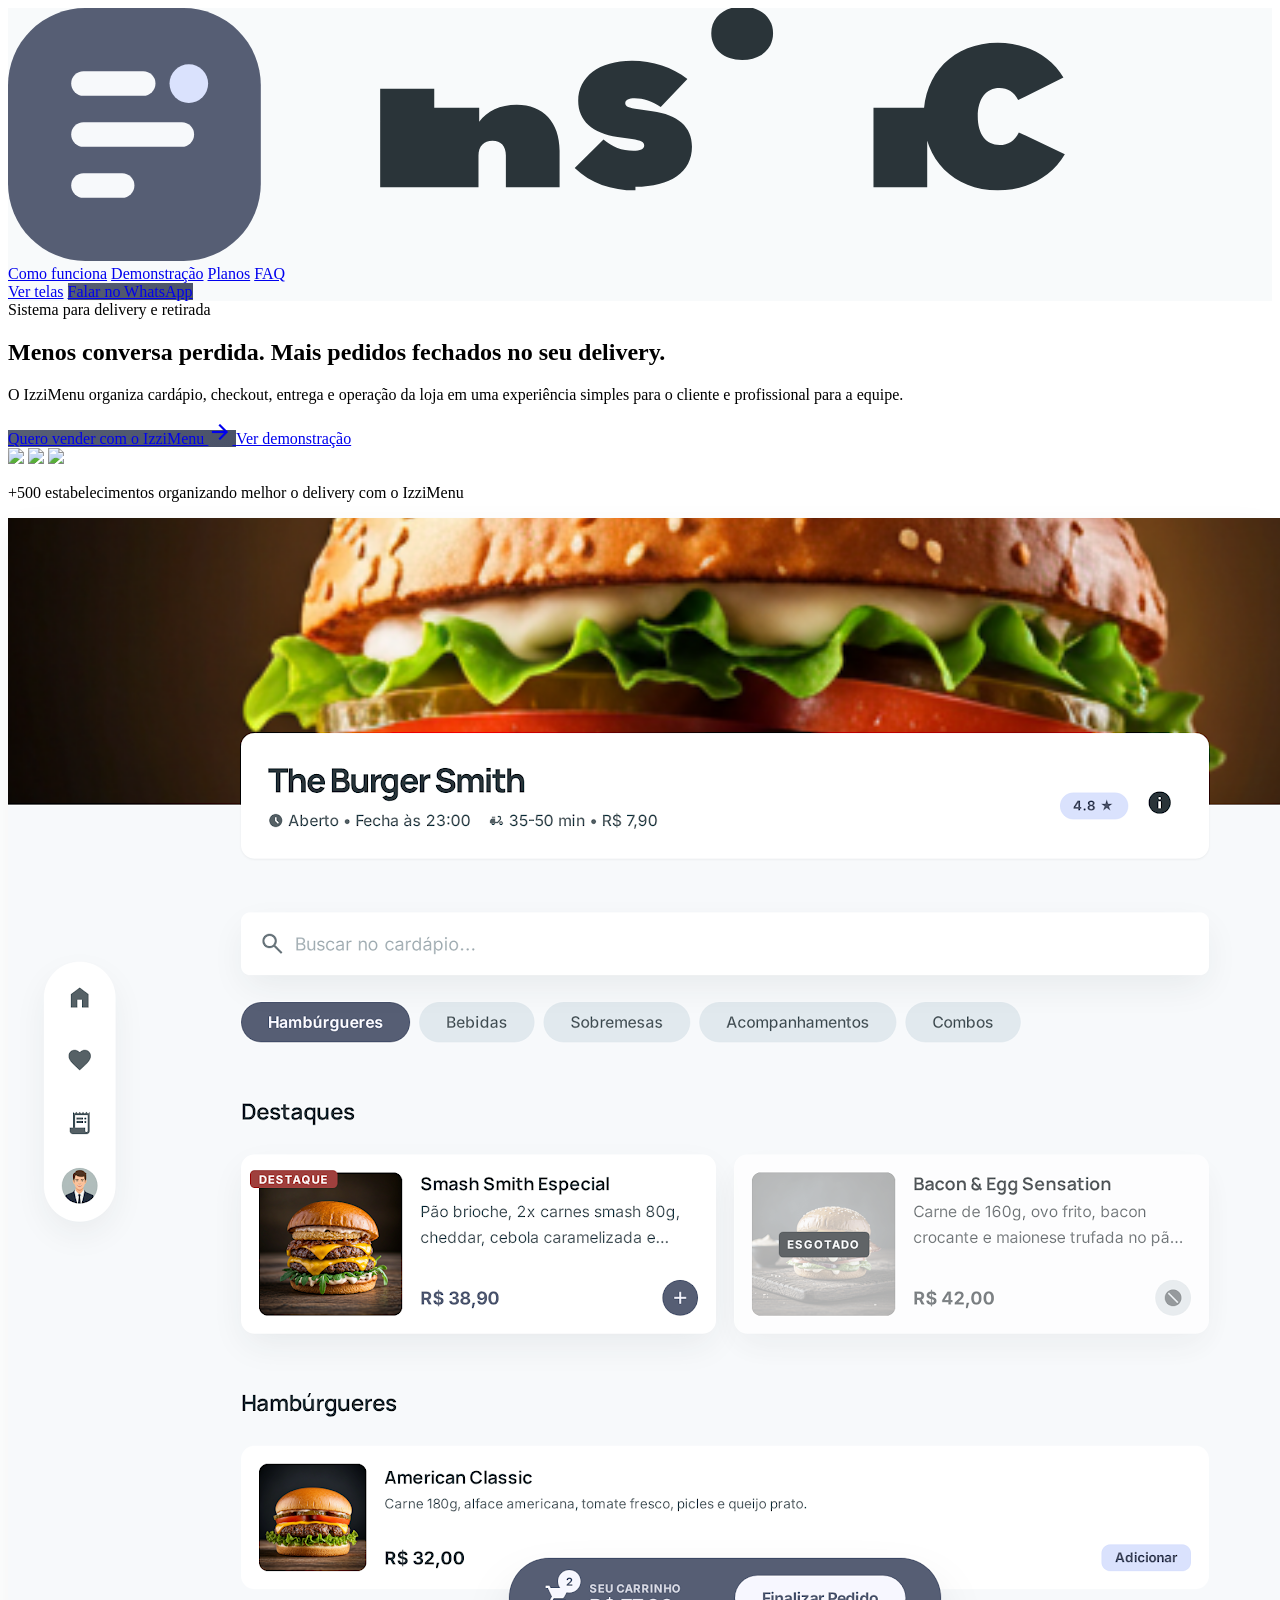
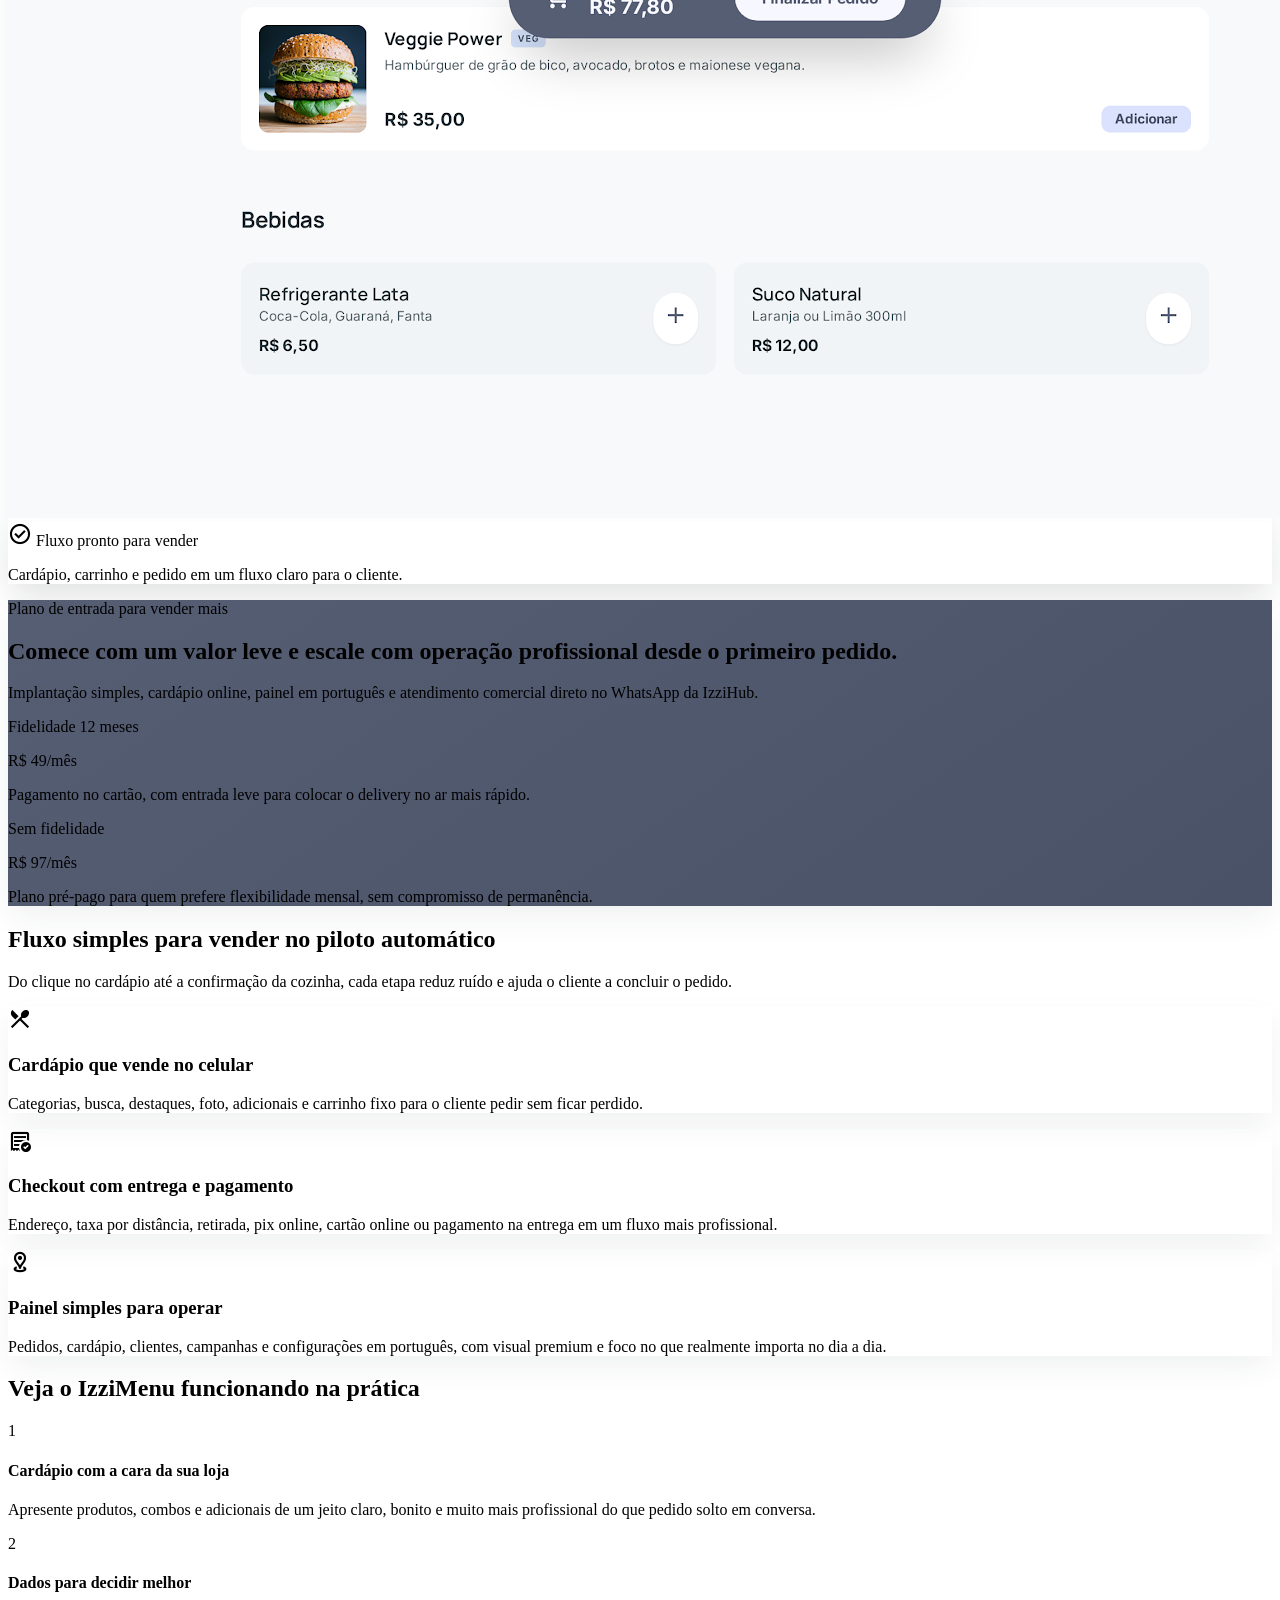
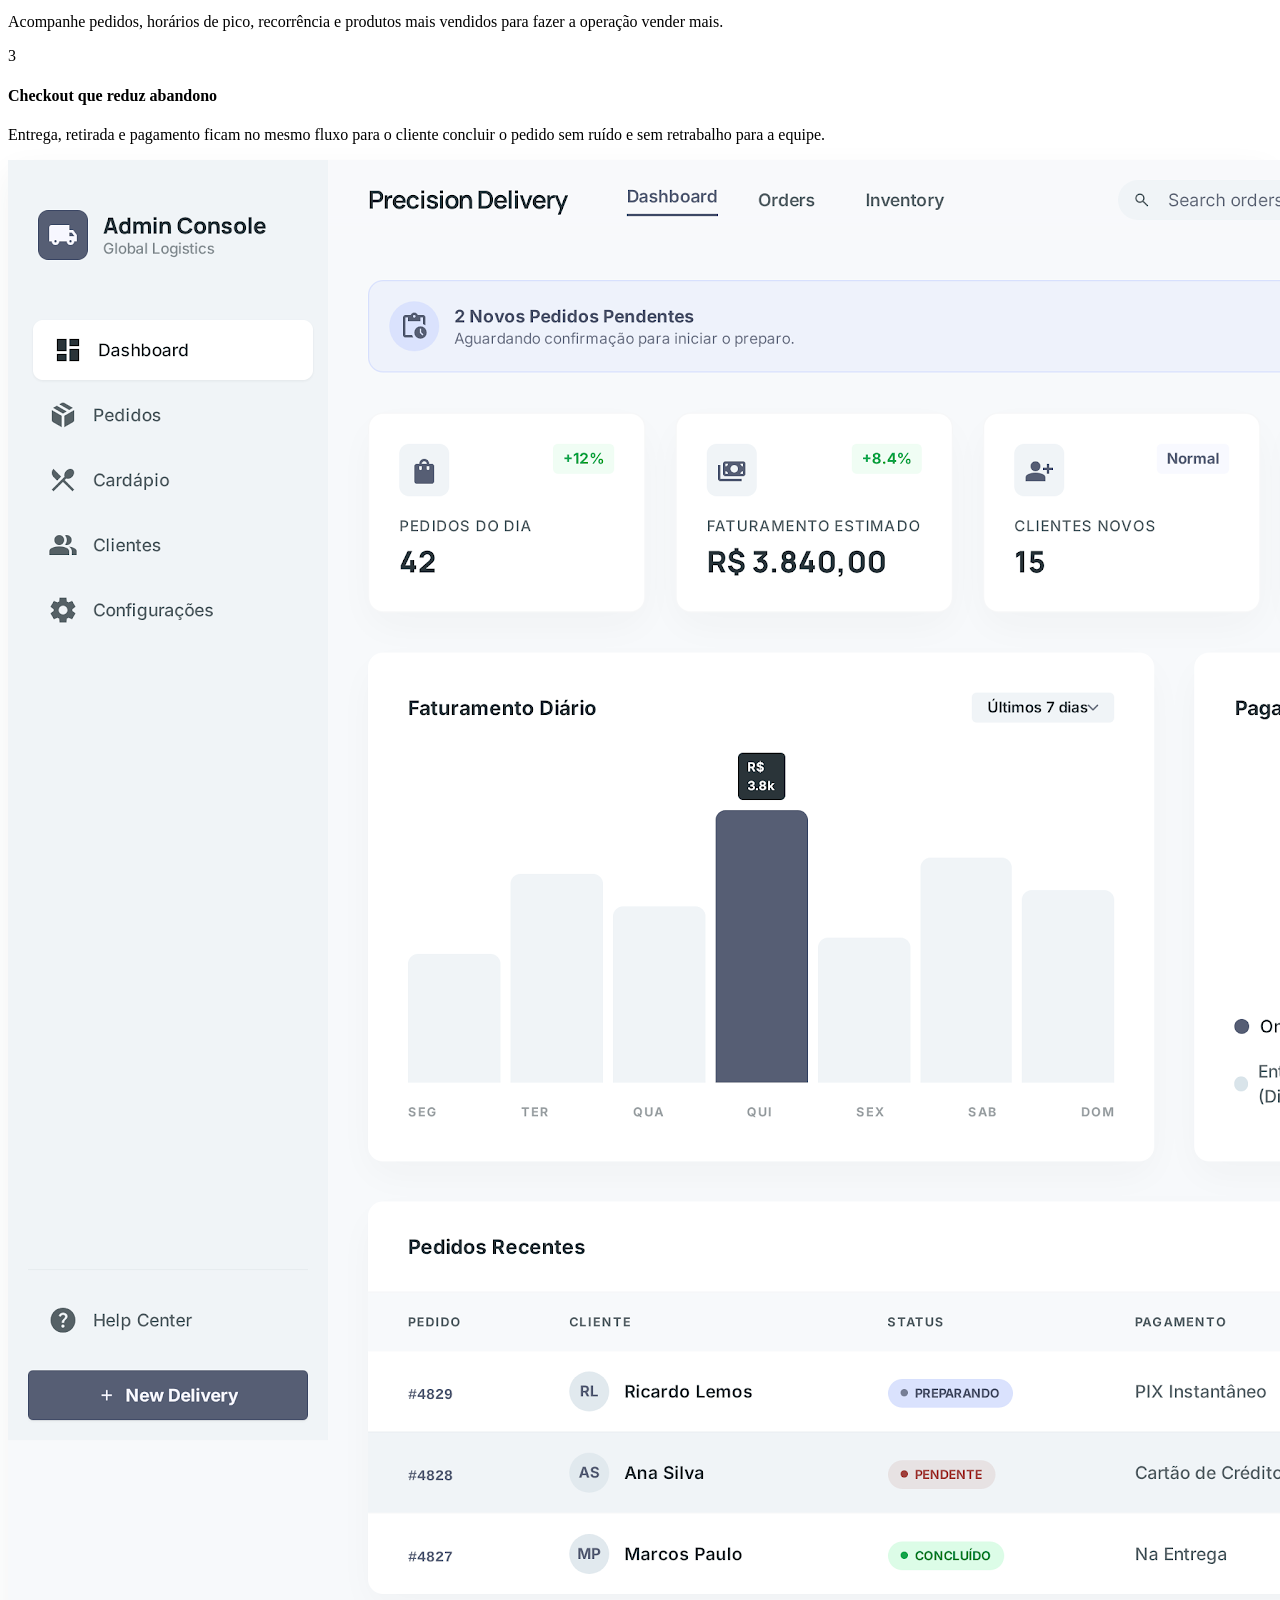
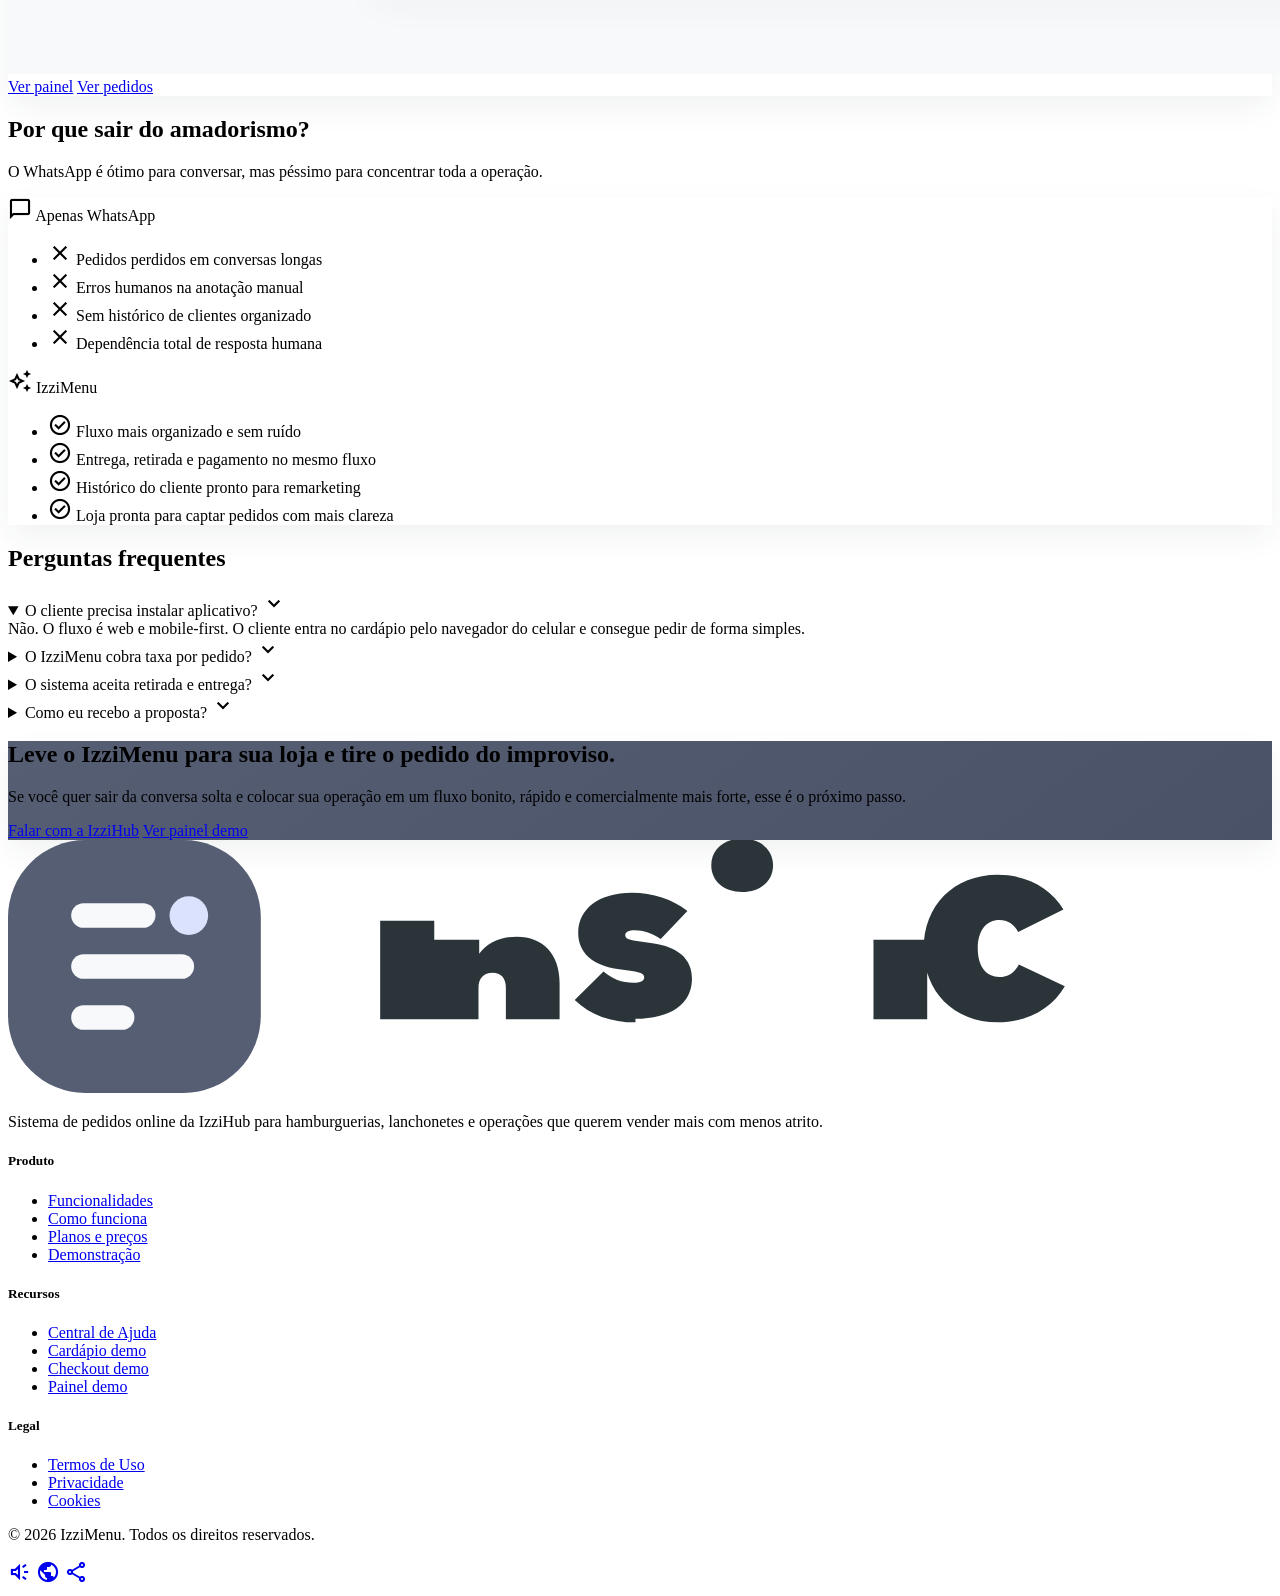
==== index.html @ c1531634 "Add index.html" ====
﻿<!DOCTYPE html>

<html lang="pt-BR"><head>
<meta charset="utf-8"/>
<meta content="width=device-width, initial-scale=1.0" name="viewport"/>
<title>IzziMenu | Sistema de pedidos online para delivery, retirada e WhatsApp</title>
<meta content="IzziMenu e o sistema de pedidos online da IzziHub para hamburguerias e lanchonetes venderem mais com cardapio digital, checkout rapido, painel da loja e suporte humano." name="description"/>
<meta content="index,follow" name="robots"/>
<meta content="website" property="og:type"/>
<meta content="IzziMenu | Sistema de pedidos online para hamburguerias e lanchonetes" property="og:title"/>
<meta content="Cardapio digital, checkout, painel administrativo e pedidos por WhatsApp em uma operacao simples e profissional." property="og:description"/>
<meta content="https://delivery.izzihub.com.br/" property="og:url"/>
<meta content="https://delivery.izzihub.com.br/assets/cardapio-preview.png" property="og:image"/>
<meta content="summary_large_image" name="twitter:card"/>
<link href="assets/izzimenu-mark.svg" rel="icon" type="image/svg+xml"/>
<script src="https://cdn.tailwindcss.com?plugins=forms,container-queries"></script>
<link href="https://fonts.googleapis.com/css2?family=Manrope:wght@400;600;700;800&amp;family=Inter:wght@400;500;600;700&amp;display=swap" rel="stylesheet"/>
<link href="https://fonts.googleapis.com/css2?family=Material+Symbols+Outlined:wght,FILL@100..700,0..1&amp;display=swap" rel="stylesheet"/>
<link href="https://fonts.googleapis.com/css2?family=Material+Symbols+Outlined:wght,FILL@100..700,0..1&amp;display=swap" rel="stylesheet"/>
<script id="tailwind-config">
      tailwind.config = {
        darkMode: "class",
        theme: {
          extend: {
            colors: {
              "primary-fixed-dim": "#ccd4ee",
              "outline-variant": "#a9b4b9",
              "error": "#9f403d",
              "on-error-container": "#752121",
              "on-primary-fixed": "#373f54",
              "on-secondary-container": "#455367",
              "on-secondary-fixed": "#324053",
              "on-tertiary-fixed-variant": "#55536f",
              "on-primary": "#f7f7ff",
              "primary": "#565e74",
              "secondary-dim": "#465468",
              "on-tertiary": "#fcf7ff",
              "on-tertiary-container": "#4b4a65",
              "error-dim": "#4e0309",
              "secondary-container": "#d5e3fc",
              "surface-container-lowest": "#ffffff",
              "surface-tint": "#565e74",
              "error-container": "#fe8983",
              "on-error": "#fff7f6",
              "secondary-fixed-dim": "#c7d5ed",
              "inverse-primary": "#dae2fd",
              "surface": "#f7f9fb",
              "surface-bright": "#f7f9fb",
              "tertiary-dim": "#52506b",
              "outline": "#717c82",
              "on-tertiary-fixed": "#393751",
              "primary-container": "#dae2fd",
              "primary-fixed": "#dae2fd",
              "on-primary-fixed-variant": "#535b71",
              "surface-container-low": "#f0f4f7",
              "tertiary-fixed": "#dad6f7",
              "background": "#f7f9fb",
              "surface-variant": "#d9e4ea",
              "surface-container": "#e8eff3",
              "on-surface": "#2a3439",
              "on-background": "#2a3439",
              "surface-container-high": "#e1e9ee",
              "tertiary": "#5e5c78",
              "inverse-surface": "#0b0f10",
              "on-secondary": "#f8f8ff",
              "surface-dim": "#cfdce3",
              "inverse-on-surface": "#9a9d9f",
              "tertiary-fixed-dim": "#ccc9e9",
              "secondary-fixed": "#d5e3fc",
              "secondary": "#526074",
              "surface-container-highest": "#d9e4ea",
              "primary-dim": "#4a5268",
              "on-surface-variant": "#566166",
              "on-secondary-fixed-variant": "#4e5c71",
              "on-primary-container": "#4a5167",
              "tertiary-container": "#dad6f7"
            },
            fontFamily: {
              "headline": ["Manrope"],
              "body": ["Inter"],
              "label": ["Inter"]
            },
            borderRadius: {"DEFAULT": "0.25rem", "lg": "0.5rem", "xl": "0.75rem", "full": "9999px"},
          },
        },
      }
    </script>
<style>
      .material-symbols-outlined {
        font-variation-settings: 'FILL' 0, 'wght' 450, 'GRAD' 0, 'opsz' 24;
      }
      .glass-nav {
        background: rgba(247, 249, 251, 0.82);
        backdrop-filter: blur(12px);
      }
      .primary-gradient {
        background: linear-gradient(145deg, #565e74 0%, #4a5268 100%);
      }
      .ambient-shadow {
        box-shadow: 0 12px 32px -4px rgba(42, 52, 57, 0.08);
      }
      .ambient-shadow-strong {
        box-shadow: 0 28px 80px -24px rgba(42, 52, 57, 0.18);
      }
      .soft-grid {
        background-image:
          linear-gradient(rgba(113, 124, 130, 0.08) 1px, transparent 1px),
          linear-gradient(90deg, rgba(113, 124, 130, 0.08) 1px, transparent 1px);
        background-size: 28px 28px;
      }
    </style>
</head>
<body class="bg-surface text-on-surface font-body selection:bg-primary-container selection:text-on-primary-container">
<!-- TopNavBar (Shared Component Adaptation) -->
<header class="sticky top-0 z-50 glass-nav">
<nav class="max-w-7xl mx-auto px-6 md:px-8 py-4 flex items-center justify-between gap-4">
<a class="flex items-center gap-3" href="/">
<img alt="IzziMenu" class="h-11 w-auto" src="assets/izzimenu-logo.svg"/>
</a>
<div class="hidden md:flex items-center gap-6 text-sm font-semibold text-on-surface-variant">
<a class="hover:text-on-surface transition-colors" href="#how-it-works">Como funciona</a>
<a class="hover:text-on-surface transition-colors" href="#benefits">Demonstração</a>
<a class="hover:text-on-surface transition-colors" href="#pricing">Planos</a>
<a class="hover:text-on-surface transition-colors" href="#faq">FAQ</a>
</div>
<div class="flex items-center gap-3">
<a class="hidden sm:inline-flex px-4 py-2 rounded-sm font-bold text-primary hover:bg-surface-container-low transition-colors" href="#demo">Ver telas</a>
<a class="primary-gradient text-on-primary px-5 py-2.5 rounded-sm font-bold shadow-sm hover:opacity-90 transition-opacity" href="https://izzihub.com.br/whatsapp.php?src=izzimenu-navbar&amp;text=Ola%2C%20vim%20da%20landing%20do%20IzziMenu%20e%20quero%20saber%20mais%20sobre%20o%20sistema%20de%20pedidos.">Falar no WhatsApp</a>
</div>
</nav>
</header>
<main>
<!-- Hero Section -->
<section class="relative px-8 pt-24 pb-32 overflow-hidden">
<div class="max-w-7xl mx-auto grid grid-cols-1 lg:grid-cols-2 gap-16 items-center">
<div class="z-10">
<span class="inline-block px-3 py-1 bg-primary-container text-on-primary-container text-xs font-bold tracking-widest uppercase rounded-full mb-6">Sistema para delivery e retirada</span>
<h1 class="font-headline text-5xl md:text-6xl font-extrabold text-on-surface leading-[1.1] tracking-tight mb-8">
                        Menos conversa perdida. Mais <span class="text-primary">pedidos fechados</span> no seu delivery.
                    </h1>
<p class="text-on-surface-variant text-lg md:text-xl max-w-lg mb-10 leading-relaxed">
                        O IzziMenu organiza cardápio, checkout, entrega e operação da loja em uma experiência simples para o cliente e profissional para a equipe.
                    </p>
<div class="flex flex-col sm:flex-row gap-4">
<a class="primary-gradient text-on-primary px-8 py-4 rounded-sm font-bold text-lg shadow-lg hover:opacity-90 transition-all flex items-center justify-center gap-2" href="https://izzihub.com.br/whatsapp.php?src=izzimenu-hero&amp;text=Ola%2C%20quero%20conhecer%20o%20IzziMenu%20para%20minha%20lanchonete.">
                            Quero vender com o IzziMenu
                            <span class="material-symbols-outlined">arrow_forward</span>
</a>
<a class="bg-surface-container-low text-on-surface font-bold px-8 py-4 rounded-sm hover:bg-surface-container-high transition-colors text-center" href="#benefits">
                            Ver demonstração
                        </a>
</div>
<div class="mt-8 flex items-center gap-4 text-sm text-on-surface-variant">
<div class="flex -space-x-2">
<img class="w-8 h-8 rounded-full border-2 border-surface" data-alt="close-up portrait of a professional chef smiling with a blurred kitchen background" src="https://lh3.googleusercontent.com/aida-public/[base64]"/>
<img class="w-8 h-8 rounded-full border-2 border-surface" data-alt="close-up portrait of a restaurant owner in a modern cafe setting" src="https://lh3.googleusercontent.com/aida-public/[base64]"/>
<img class="w-8 h-8 rounded-full border-2 border-surface" data-alt="close-up portrait of a happy female pastry chef in a bright bakery" src="https://lh3.googleusercontent.com/aida-public/[base64]"/>
</div>
<p>+500 estabelecimentos organizando melhor o delivery com o IzziMenu</p>
</div>
</div>
<div class="relative">
<div class="absolute -top-12 -right-12 w-64 h-64 bg-primary-container/30 rounded-full blur-3xl"></div>
<div class="relative bg-surface-container-lowest ambient-shadow rounded-xl p-4 transform lg:rotate-2">
<img class="rounded-lg w-full h-[400px] object-cover" data-alt="gourmet artisan pizza with fresh basil and melted mozzarella on a dark slate background with elegant lighting" src="assets/cardapio-preview.png"/>
<div class="absolute -bottom-6 -left-6 bg-surface-container-lowest p-6 rounded-lg ambient-shadow border border-outline-variant/10 max-w-[240px]">
<div class="flex items-center gap-3 mb-2">
<span class="material-symbols-outlined text-primary" data-weight="fill">check_circle</span>
<span class="font-bold text-sm">Fluxo pronto para vender</span>
</div>
<p class="text-xs text-on-surface-variant">Cardápio, carrinho e pedido em um fluxo claro para o cliente.</p>
<div class="mt-3 h-1 w-full bg-surface-container-low rounded-full overflow-hidden">
<div class="h-full bg-primary w-2/3"></div>
</div>
</div>
</div>
</div>
</div>
</section>
<section class="px-6 md:px-8 pb-10 md:pb-16" id="pricing">
<div class="max-w-7xl mx-auto">
<div class="primary-gradient rounded-[2rem] p-8 md:p-10 text-on-primary ambient-shadow overflow-hidden relative">
<div class="absolute right-0 top-0 h-full w-72 bg-white/5 blur-3xl"></div>
<div class="relative grid grid-cols-1 lg:grid-cols-[1.1fr_0.9fr] gap-8 items-center">
<div>
<p class="text-xs uppercase tracking-[0.24em] font-black text-primary-fixed-dim mb-3">Plano de entrada para vender mais</p>
<h2 class="font-headline text-3xl md:text-4xl font-extrabold tracking-tight mb-4">Comece com um valor leve e escale com operação profissional desde o primeiro pedido.</h2>
<p class="text-primary-fixed-dim text-base md:text-lg max-w-2xl">Implantação simples, cardápio online, painel em português e atendimento comercial direto no WhatsApp da IzziHub.</p>
</div>
<div class="grid grid-cols-1 sm:grid-cols-2 gap-4">
<div class="bg-white/10 rounded-2xl p-6">
<p class="text-xs uppercase tracking-[0.22em] font-black text-primary-fixed-dim mb-2">Fidelidade 12 meses</p>
<p class="font-headline text-4xl font-extrabold mb-2">R$ 49<span class="text-lg font-bold">/mês</span></p>
<p class="text-sm text-primary-fixed-dim">Pagamento no cartão, com entrada leve para colocar o delivery no ar mais rápido.</p>
</div>
<div class="bg-surface-container-lowest text-on-surface rounded-2xl p-6">
<p class="text-xs uppercase tracking-[0.22em] font-black text-on-surface-variant mb-2">Sem fidelidade</p>
<p class="font-headline text-4xl font-extrabold mb-2 text-primary">R$ 97<span class="text-lg font-bold">/mês</span></p>
<p class="text-sm text-on-surface-variant">Plano pré-pago para quem prefere flexibilidade mensal, sem compromisso de permanência.</p>
</div>
</div>
</div>
</div>
</div>
</section>
<!-- Como Funciona Section (Bento Grid) -->
<section class="py-32 bg-surface-container-low" id="how-it-works">
<div class="max-w-7xl mx-auto px-8">
<div class="text-center mb-20">
<h2 class="font-headline text-4xl font-extrabold tracking-tight mb-4">Fluxo simples para vender no piloto automático</h2>
<p class="text-on-surface-variant max-w-2xl mx-auto">Do clique no cardápio até a confirmação da cozinha, cada etapa reduz ruído e ajuda o cliente a concluir o pedido.</p>
</div>
<div class="grid grid-cols-1 md:grid-cols-3 gap-8">
<div class="bg-surface-container-lowest p-10 rounded-xl ambient-shadow flex flex-col items-start">
<div class="w-12 h-12 rounded-lg bg-primary-container flex items-center justify-center mb-6">
<span class="material-symbols-outlined text-primary">restaurant_menu</span>
</div>
<h3 class="font-headline text-xl font-bold mb-4">Cardápio que vende no celular</h3>
<p class="text-on-surface-variant leading-relaxed">Categorias, busca, destaques, foto, adicionais e carrinho fixo para o cliente pedir sem ficar perdido.</p>
</div>
<div class="bg-surface-container-lowest p-10 rounded-xl ambient-shadow flex flex-col items-start md:translate-y-8">
<div class="w-12 h-12 rounded-lg bg-primary-container flex items-center justify-center mb-6">
<span class="material-symbols-outlined text-primary">order_approve</span>
</div>
<h3 class="font-headline text-xl font-bold mb-4">Checkout com entrega e pagamento</h3>
<p class="text-on-surface-variant leading-relaxed">Endereço, taxa por distância, retirada, pix online, cartão online ou pagamento na entrega em um fluxo mais profissional.</p>
</div>
<div class="bg-surface-container-lowest p-10 rounded-xl ambient-shadow flex flex-col items-start">
<div class="w-12 h-12 rounded-lg bg-primary-container flex items-center justify-center mb-6">
<span class="material-symbols-outlined text-primary">distance</span>
</div>
<h3 class="font-headline text-xl font-bold mb-4">Painel simples para operar</h3>
<p class="text-on-surface-variant leading-relaxed">Pedidos, cardápio, clientes, campanhas e configurações em português, com visual premium e foco no que realmente importa no dia a dia.</p>
</div>
</div>
</div>
</section>
<!-- Demonstração Section -->
<section class="py-32 bg-surface" id="benefits">
<div class="max-w-7xl mx-auto px-8">
<div class="flex flex-col lg:flex-row gap-20 items-center">
<div class="flex-1 space-y-12">
<h2 class="font-headline text-4xl font-extrabold tracking-tight">Veja o IzziMenu funcionando na prática</h2>
<div class="flex gap-6">
<div class="flex-shrink-0 w-10 h-10 rounded-full bg-primary text-on-primary flex items-center justify-center font-bold">1</div>
<div>
<h4 class="font-bold text-lg mb-2">Cardápio com a cara da sua loja</h4>
<p class="text-on-surface-variant">Apresente produtos, combos e adicionais de um jeito claro, bonito e muito mais profissional do que pedido solto em conversa.</p>
</div>
</div>
<div class="flex gap-6">
<div class="flex-shrink-0 w-10 h-10 rounded-full bg-primary text-on-primary flex items-center justify-center font-bold">2</div>
<div>
<h4 class="font-bold text-lg mb-2">Dados para decidir melhor</h4>
<p class="text-on-surface-variant">Acompanhe pedidos, horários de pico, recorrência e produtos mais vendidos para fazer a operação vender mais.</p>
</div>
</div>
<div class="flex gap-6">
<div class="flex-shrink-0 w-10 h-10 rounded-full bg-primary text-on-primary flex items-center justify-center font-bold">3</div>
<div>
<h4 class="font-bold text-lg mb-2">Checkout que reduz abandono</h4>
<p class="text-on-surface-variant">Entrega, retirada e pagamento ficam no mesmo fluxo para o cliente concluir o pedido sem ruído e sem retrabalho para a equipe.</p>
</div>
</div>
</div>
<div class="flex-1 bg-surface-container-low rounded-3xl p-4 ambient-shadow">
<div class="bg-surface-container-lowest rounded-2xl p-4 md:p-5">
<img alt="Preview do painel administrativo do IzziMenu" class="w-full h-auto rounded-[1.25rem] mb-5" src="assets/admin-dashboard-preview.png"/>
<div class="grid grid-cols-1 sm:grid-cols-2 gap-3">
<a class="bg-surface-container-low text-on-surface px-4 py-3 rounded-lg font-bold text-center hover:bg-surface-container-high transition-colors" href="admin/dashboard.html">Ver painel</a>
<a class="bg-surface-container-low text-on-surface px-4 py-3 rounded-lg font-bold text-center hover:bg-surface-container-high transition-colors" href="admin/pedidos.html">Ver pedidos</a>
</div>
</div>
</div>
</div>
</div>
</section>
<!-- Comparativo Section -->
<section class="py-32 bg-surface-container-low" id="comparison">
<div class="max-w-5xl mx-auto px-8">
<div class="text-center mb-16">
<h2 class="font-headline text-4xl font-extrabold tracking-tight mb-4">Por que sair do amadorismo?</h2>
<p class="text-on-surface-variant">O WhatsApp é ótimo para conversar, mas péssimo para concentrar toda a operação.</p>
</div>
<div class="grid grid-cols-1 md:grid-cols-2 gap-0 rounded-2xl overflow-hidden ambient-shadow">
<!-- WhatsApp Side -->
<div class="bg-surface-container-high p-10">
<div class="flex items-center gap-3 mb-8">
<span class="material-symbols-outlined text-on-surface-variant">chat_bubble</span>
<span class="font-bold text-on-surface-variant uppercase tracking-widest text-sm">Apenas WhatsApp</span>
</div>
<ul class="space-y-6">
<li class="flex items-start gap-3 text-on-surface-variant">
<span class="material-symbols-outlined text-error">close</span>
                                Pedidos perdidos em conversas longas
                            </li>
<li class="flex items-start gap-3 text-on-surface-variant">
<span class="material-symbols-outlined text-error">close</span>
                                Erros humanos na anotação manual
                            </li>
<li class="flex items-start gap-3 text-on-surface-variant">
<span class="material-symbols-outlined text-error">close</span>
                                Sem histórico de clientes organizado
                            </li>
<li class="flex items-start gap-3 text-on-surface-variant">
<span class="material-symbols-outlined text-error">close</span>
                                Dependência total de resposta humana
                            </li>
</ul>
</div>
<!-- Precision Side -->
<div class="bg-primary p-10 text-on-primary">
<div class="flex items-center gap-3 mb-8">
<span class="material-symbols-outlined">auto_awesome</span>
<span class="font-bold uppercase tracking-widest text-sm">IzziMenu</span>
</div>
<ul class="space-y-6">
<li class="flex items-start gap-3">
<span class="material-symbols-outlined text-primary-fixed-dim">check_circle</span>
                                Fluxo mais organizado e sem ruído
                            </li>
<li class="flex items-start gap-3">
<span class="material-symbols-outlined text-primary-fixed-dim">check_circle</span>
                                Entrega, retirada e pagamento no mesmo fluxo
                            </li>
<li class="flex items-start gap-3">
<span class="material-symbols-outlined text-primary-fixed-dim">check_circle</span>
                                Histórico do cliente pronto para remarketing
                            </li>
<li class="flex items-start gap-3">
<span class="material-symbols-outlined text-primary-fixed-dim">check_circle</span>
                                Loja pronta para captar pedidos com mais clareza
                            </li>
</ul>
</div>
</div>
</div>
</section>
<!-- FAQ Section -->
<section class="py-32 bg-surface" id="faq">
<div class="max-w-3xl mx-auto px-8">
<h2 class="font-headline text-3xl font-extrabold tracking-tight mb-12 text-center">Perguntas frequentes</h2>
<div class="space-y-4">
<details class="group bg-surface-container-low rounded-lg transition-all overflow-hidden" open="">
<summary class="flex justify-between items-center p-6 cursor-pointer font-bold list-none">
                            O cliente precisa instalar aplicativo?
                            <span class="material-symbols-outlined group-open:rotate-180 transition-transform">expand_more</span>
</summary>
<div class="px-6 pb-6 text-on-surface-variant leading-relaxed">
                            Não. O fluxo é web e mobile-first. O cliente entra no cardápio pelo navegador do celular e consegue pedir de forma simples.
                        </div>
</details>
<details class="group bg-surface-container-low rounded-lg transition-all overflow-hidden">
<summary class="flex justify-between items-center p-6 cursor-pointer font-bold list-none">
                            O IzziMenu cobra taxa por pedido?
                            <span class="material-symbols-outlined group-open:rotate-180 transition-transform">expand_more</span>
</summary>
<div class="px-6 pb-6 text-on-surface-variant leading-relaxed">
                            Não. A cobrança é mensal. No plano fidelidade de 12 meses via cartão, o valor parte de R$ 49 por mês. Sem fidelidade, o plano pré-pago é R$ 97 por mês.
                        </div>
</details>
<details class="group bg-surface-container-low rounded-lg transition-all overflow-hidden">
<summary class="flex justify-between items-center p-6 cursor-pointer font-bold list-none">
                            O sistema aceita retirada e entrega?
                            <span class="material-symbols-outlined group-open:rotate-180 transition-transform">expand_more</span>
</summary>
<div class="px-6 pb-6 text-on-surface-variant leading-relaxed">
                            Sim. O fluxo contempla retirada no balcão, entrega com taxa estimada e métodos de pagamento online ou na entrega.
                        </div>
</details>
<details class="group bg-surface-container-low rounded-lg transition-all overflow-hidden">
<summary class="flex justify-between items-center p-6 cursor-pointer font-bold list-none">
                            Como eu recebo a proposta?
                            <span class="material-symbols-outlined group-open:rotate-180 transition-transform">expand_more</span>
</summary>
<div class="px-6 pb-6 text-on-surface-variant leading-relaxed">
                            É só chamar no WhatsApp. A IzziHub apresenta o fluxo, valida seu cenário e monta a proposta comercial do IzziMenu para a sua operação.
                        </div>
</details>
</div>
</div>
</section>
<!-- CTA Final -->
<section class="py-24 px-8">
<div class="max-w-5xl mx-auto primary-gradient rounded-3xl p-12 md:p-20 text-center text-on-primary ambient-shadow">
<h2 class="font-headline text-4xl md:text-5xl font-extrabold mb-8">Leve o IzziMenu para sua loja e tire o pedido do improviso.</h2>
<p class="text-primary-fixed-dim text-lg mb-10 max-w-2xl mx-auto">Se você quer sair da conversa solta e colocar sua operação em um fluxo bonito, rápido e comercialmente mais forte, esse é o próximo passo.</p>
<div class="flex flex-col sm:flex-row gap-4 justify-center">
<a class="bg-surface text-primary px-10 py-4 rounded-sm font-bold text-lg hover:bg-surface-container-lowest transition-colors text-center" href="https://izzihub.com.br/whatsapp.php?src=izzimenu-final&amp;text=Ola%2C%20quero%20uma%20proposta%20do%20IzziMenu%20para%20meu%20delivery.">Falar com a IzziHub</a>
<a class="border border-on-primary text-on-primary px-10 py-4 rounded-sm font-bold text-lg hover:bg-white/10 transition-colors text-center" href="admin/dashboard.html">Ver painel demo</a>
</div>
</div>
</section>
</main>
<!-- Footer (Institutional Adaptation) -->
<footer class="bg-surface-container-high py-20 px-8">
<div class="max-w-7xl mx-auto">
<div class="grid grid-cols-1 md:grid-cols-4 gap-12 mb-16">
<div class="col-span-1 md:col-span-1">
<img alt="IzziMenu" class="h-11 w-auto mb-6" src="assets/izzimenu-logo.svg"/>
<p class="text-on-surface-variant text-sm leading-relaxed">Sistema de pedidos online da IzziHub para hamburguerias, lanchonetes e operações que querem vender mais com menos atrito.</p>
</div>
<div>
<h5 class="font-bold mb-6 text-on-surface">Produto</h5>
<ul class="space-y-4 text-sm text-on-surface-variant">
<li><a class="hover:text-primary transition-colors" href="#">Funcionalidades</a></li>
<li><a class="hover:text-primary transition-colors" href="#how-it-works">Como funciona</a></li>
<li><a class="hover:text-primary transition-colors" href="#pricing">Planos e preços</a></li>
<li><a class="hover:text-primary transition-colors" href="#benefits">Demonstração</a></li>
</ul>
</div>
<div>
<h5 class="font-bold mb-6 text-on-surface">Recursos</h5>
<ul class="space-y-4 text-sm text-on-surface-variant">
<li><a class="hover:text-primary transition-colors" href="#">Central de Ajuda</a></li>
<li><a class="hover:text-primary transition-colors" href="cardapio.html">Cardápio demo</a></li>
<li><a class="hover:text-primary transition-colors" href="checkout.html">Checkout demo</a></li>
<li><a class="hover:text-primary transition-colors" href="admin/dashboard.html">Painel demo</a></li>
</ul>
</div>
<div>
<h5 class="font-bold mb-6 text-on-surface">Legal</h5>
<ul class="space-y-4 text-sm text-on-surface-variant">
<li><a class="hover:text-primary transition-colors" href="#">Termos de Uso</a></li>
<li><a class="hover:text-primary transition-colors" href="#">Privacidade</a></li>
<li><a class="hover:text-primary transition-colors" href="#">Cookies</a></li>
</ul>
</div>
</div>
<div class="pt-8 border-t border-outline-variant/20 flex flex-col md:flex-row justify-between items-center gap-6">
<p class="text-xs text-on-surface-variant">© 2026 IzziMenu. Todos os direitos reservados.</p>
<div class="flex gap-6">
<a class="text-on-surface-variant hover:text-primary" href="#"><span class="material-symbols-outlined text-xl">brand_awareness</span></a>
<a class="text-on-surface-variant hover:text-primary" href="#"><span class="material-symbols-outlined text-xl">public</span></a>
<a class="text-on-surface-variant hover:text-primary" href="#"><span class="material-symbols-outlined text-xl">share</span></a>
</div>
</div>
</div>
</footer>
</body></html>
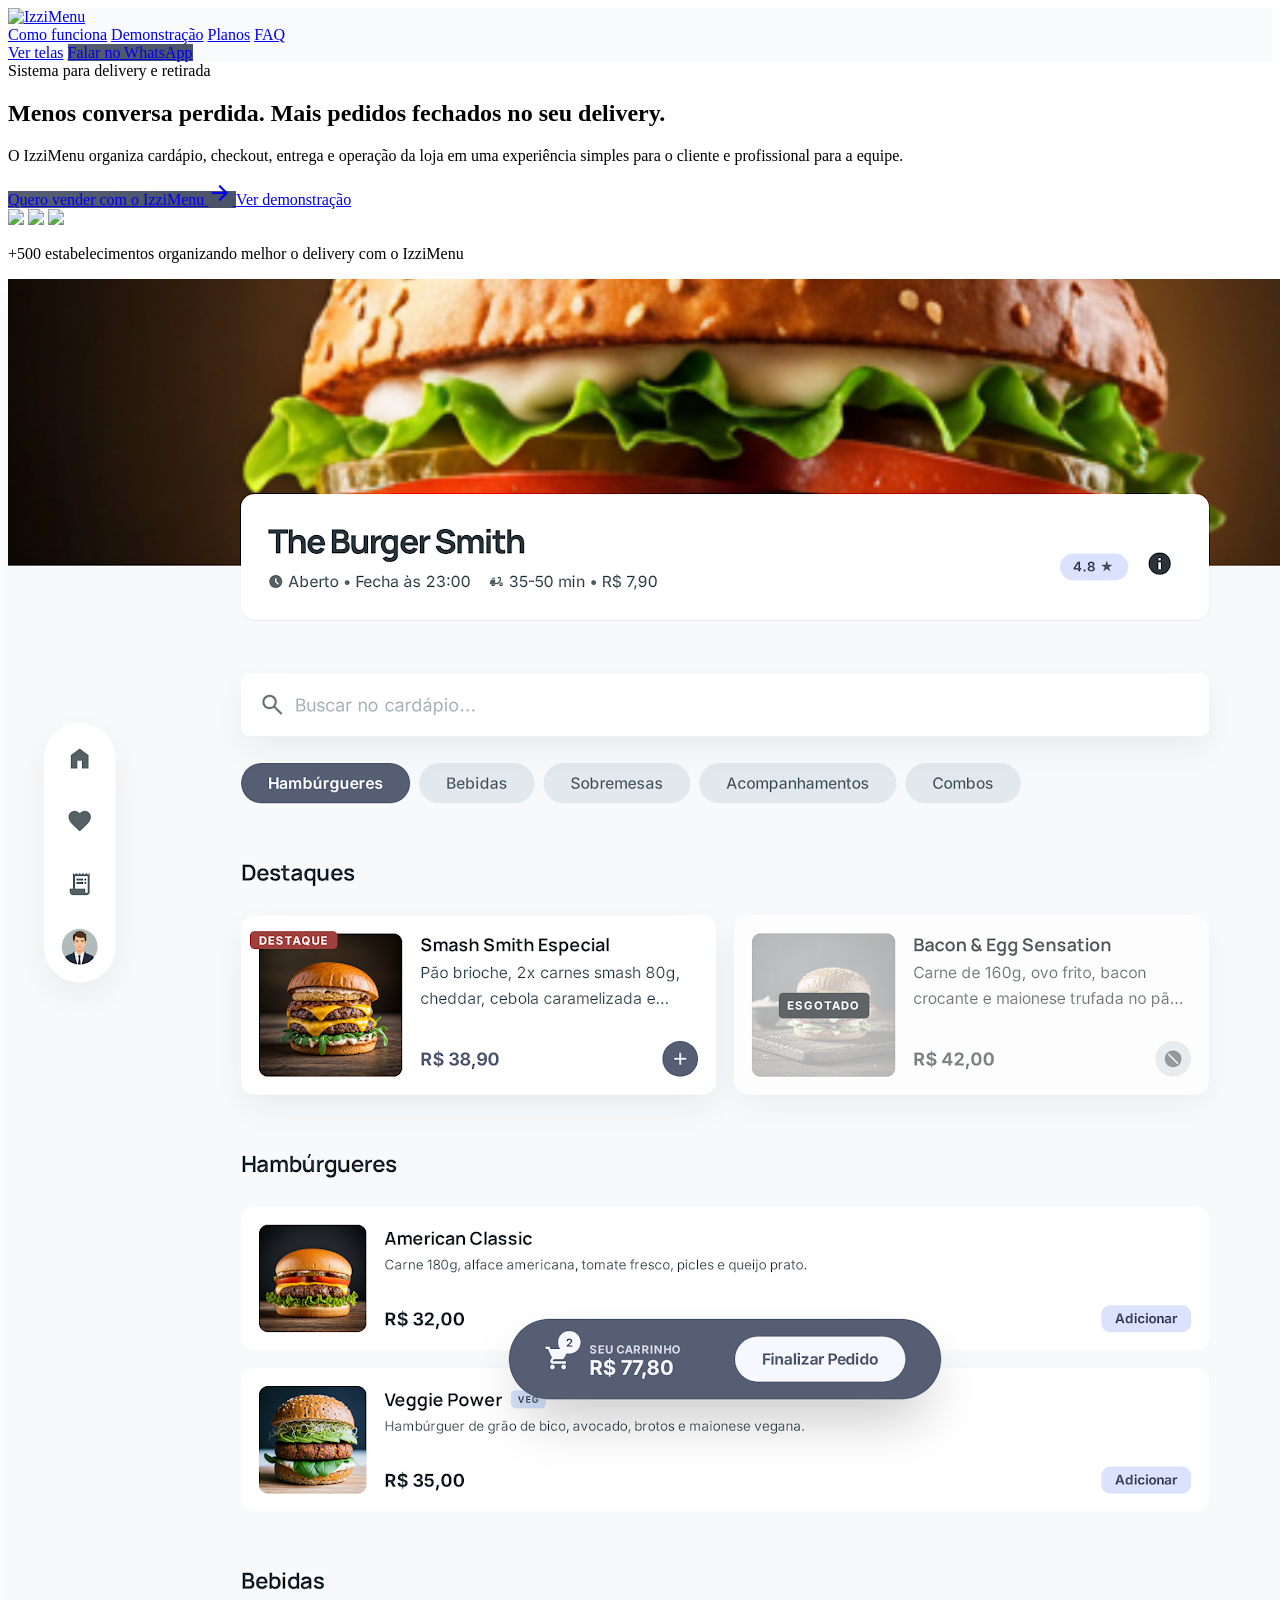
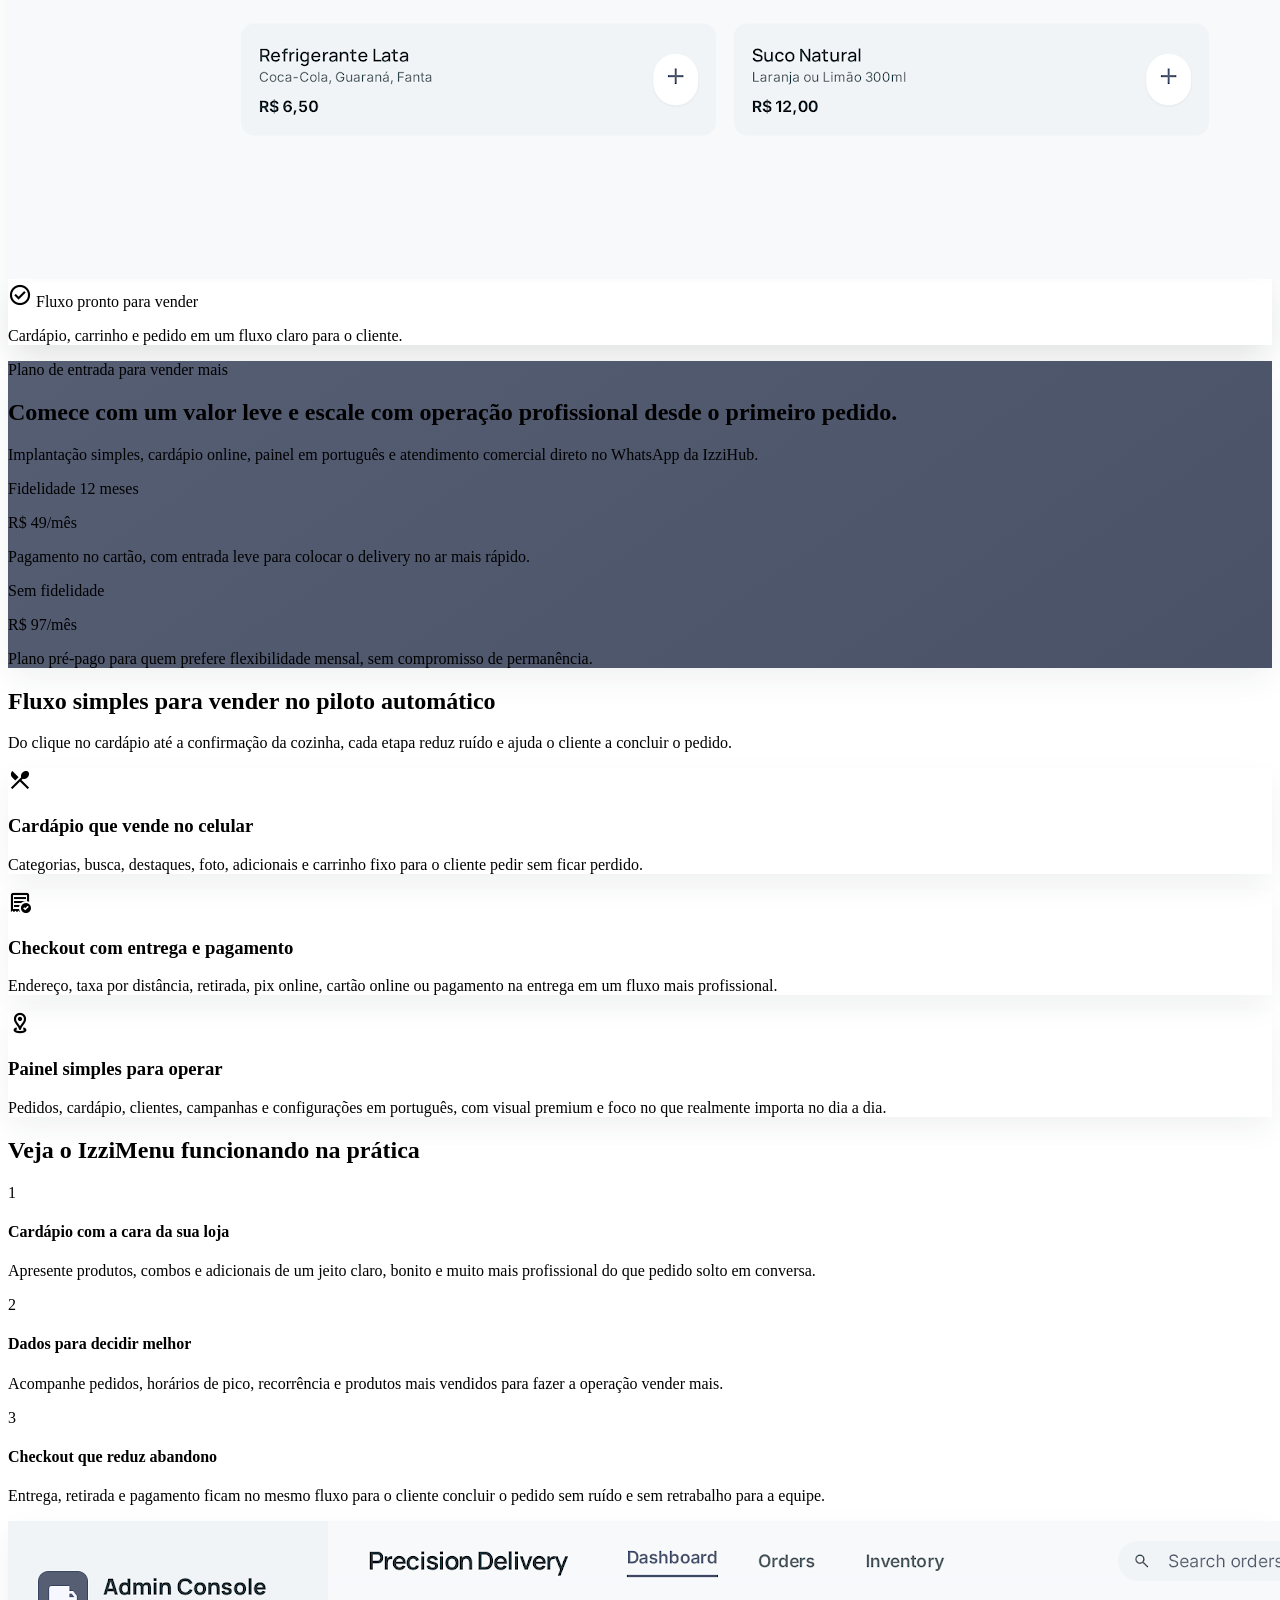
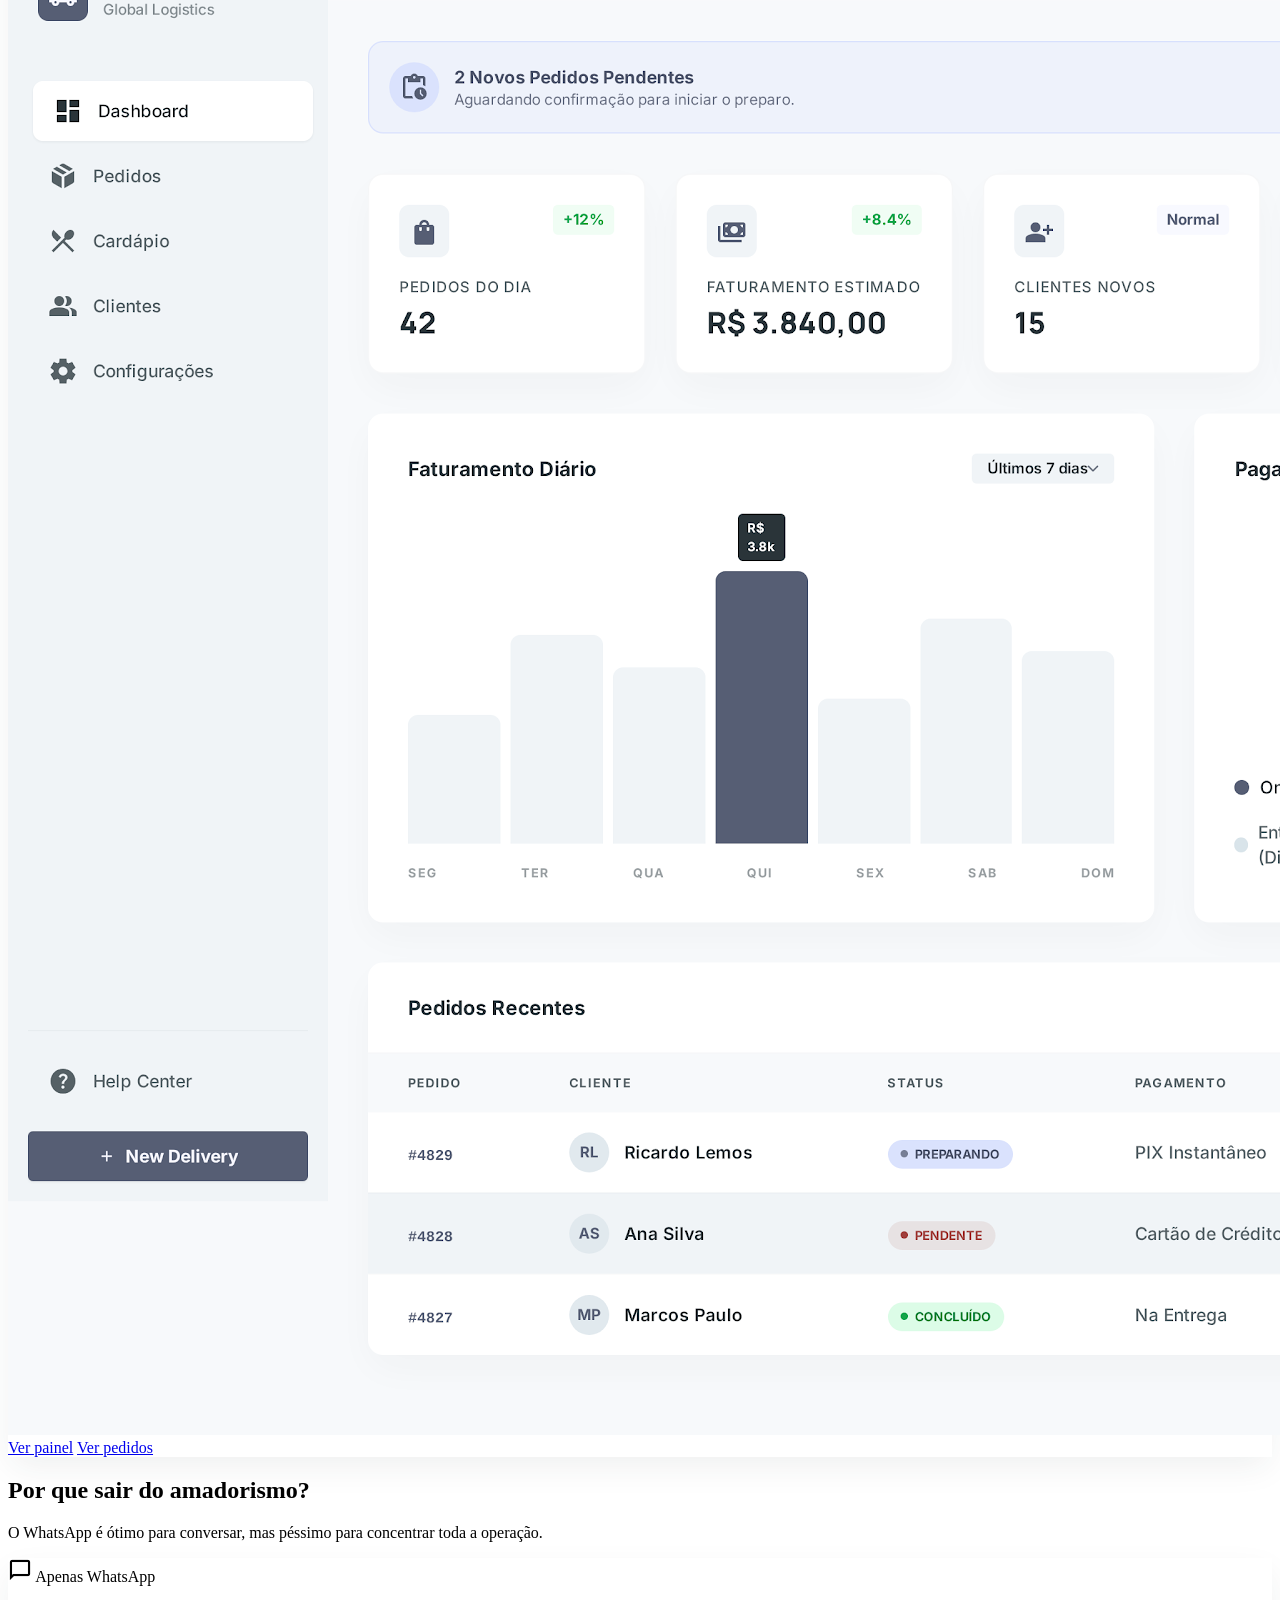
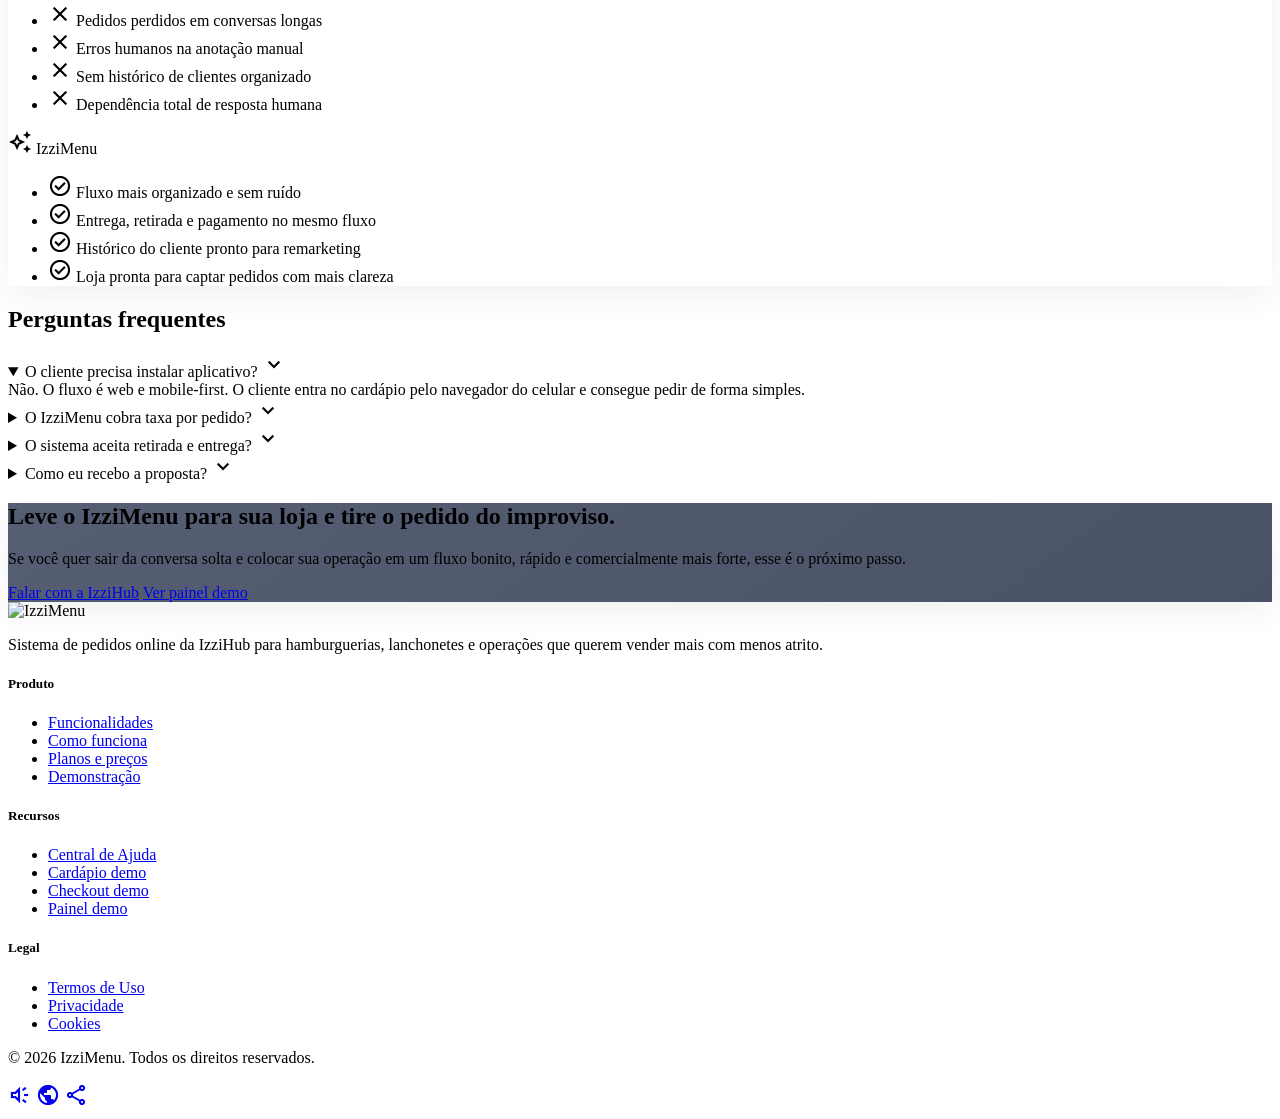
==== commit fe4d5427: "Atualiza demos navegaveis e logo do IzziMenu" ====
--- a/index.html
+++ b/index.html
@@ -115,7 +115,7 @@
 <header class="sticky top-0 z-50 glass-nav">
 <nav class="max-w-7xl mx-auto px-6 md:px-8 py-4 flex items-center justify-between gap-4">
 <a class="flex items-center gap-3" href="/">
-<img alt="IzziMenu" class="h-11 w-auto" src="assets/izzimenu-logo.svg"/>
+<img alt="IzziMenu" class="h-12 w-auto object-contain" src="assets/izzimenu.png"/>
 </a>
 <div class="hidden md:flex items-center gap-6 text-sm font-semibold text-on-surface-variant">
 <a class="hover:text-on-surface transition-colors" href="#how-it-works">Como funciona</a>
@@ -397,7 +397,7 @@
 <div class="max-w-7xl mx-auto">
 <div class="grid grid-cols-1 md:grid-cols-4 gap-12 mb-16">
 <div class="col-span-1 md:col-span-1">
-<img alt="IzziMenu" class="h-11 w-auto mb-6" src="assets/izzimenu-logo.svg"/>
+<img alt="IzziMenu" class="h-12 w-auto object-contain mb-6" src="assets/izzimenu.png"/>
 <p class="text-on-surface-variant text-sm leading-relaxed">Sistema de pedidos online da IzziHub para hamburguerias, lanchonetes e operações que querem vender mais com menos atrito.</p>
 </div>
 <div>
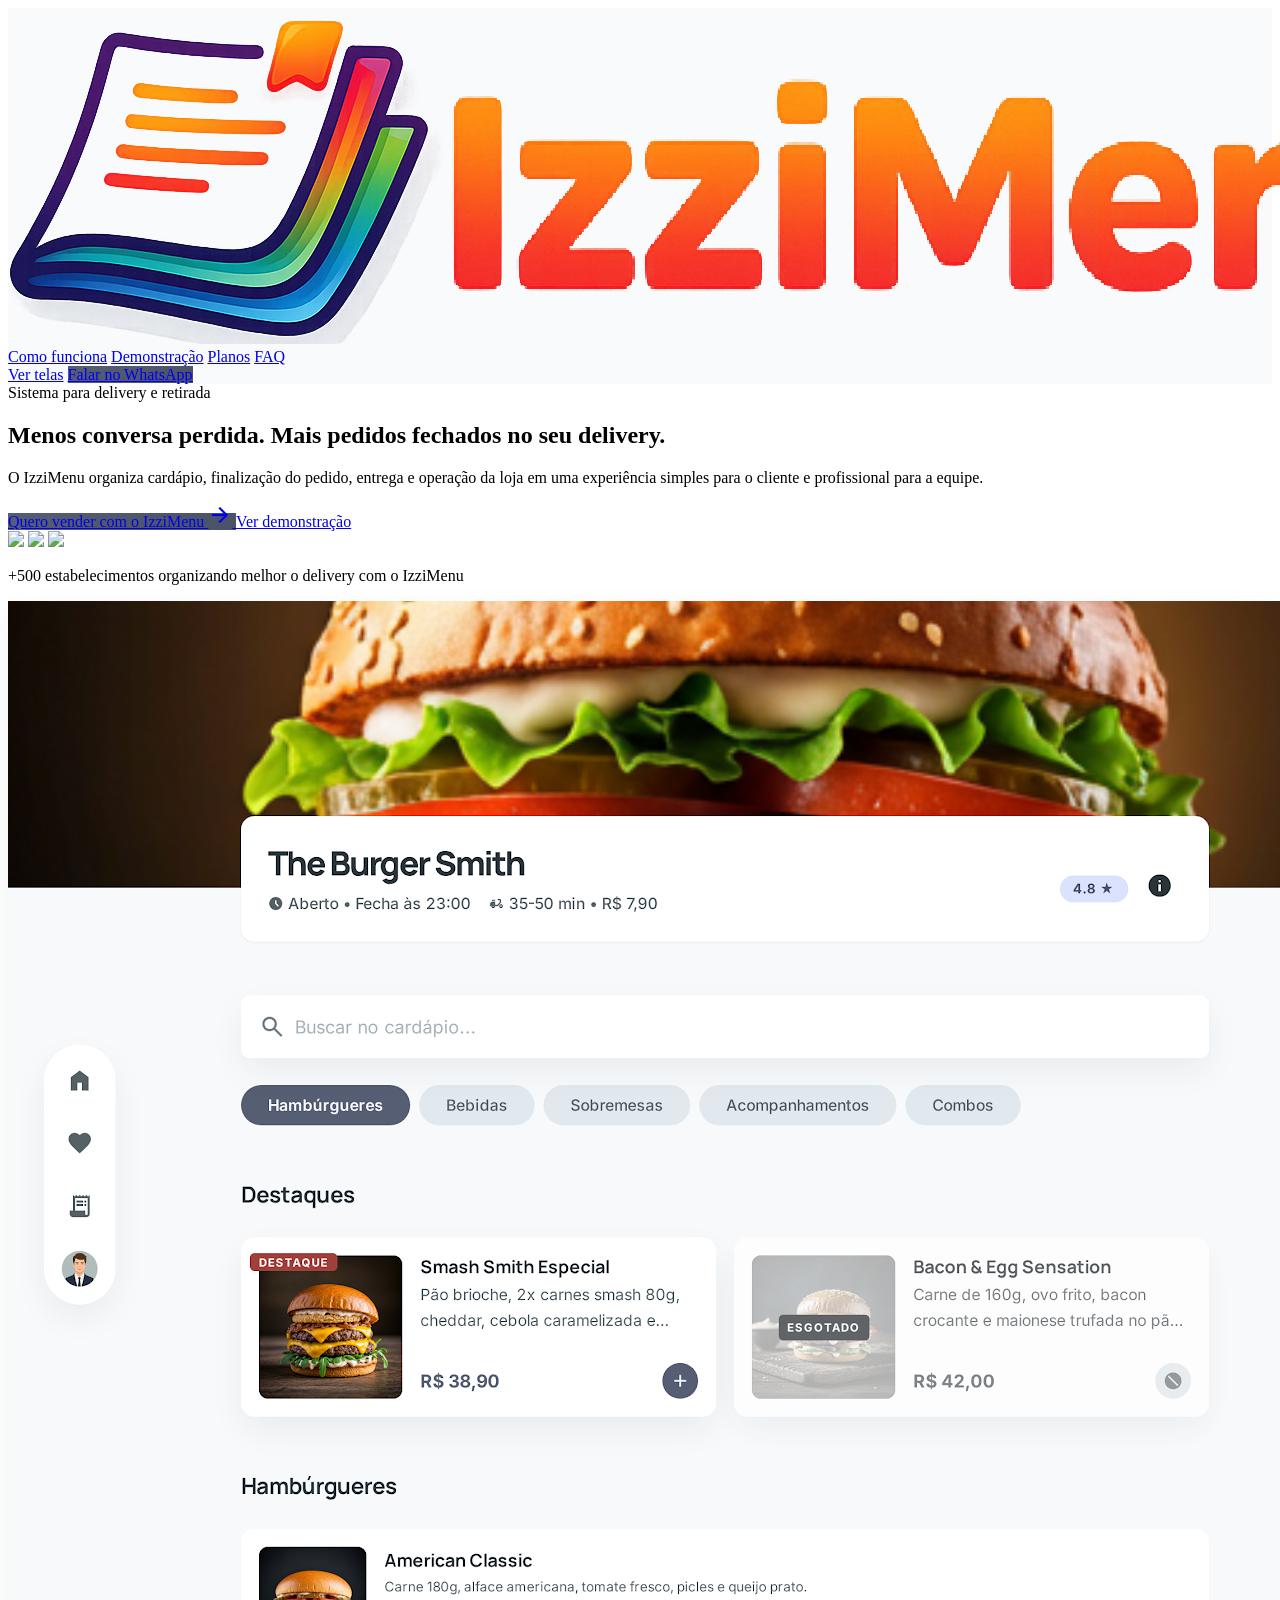
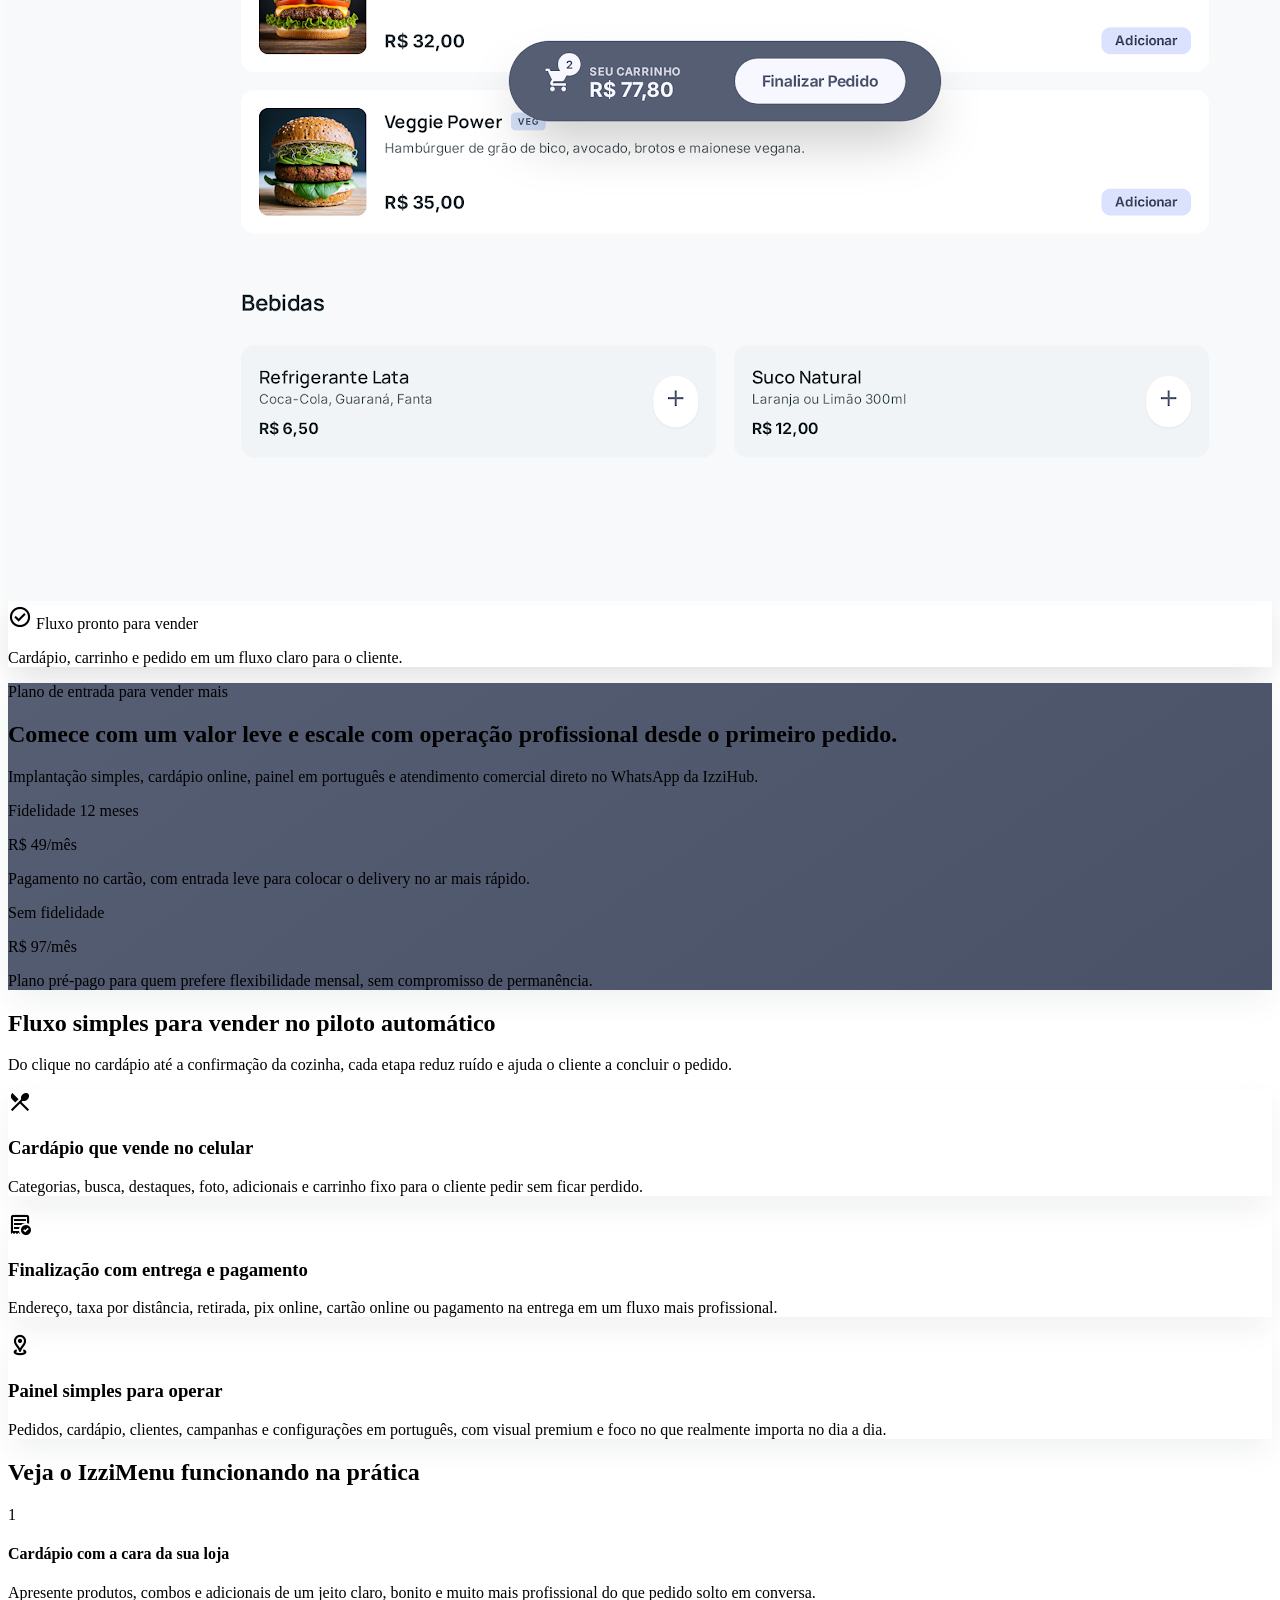
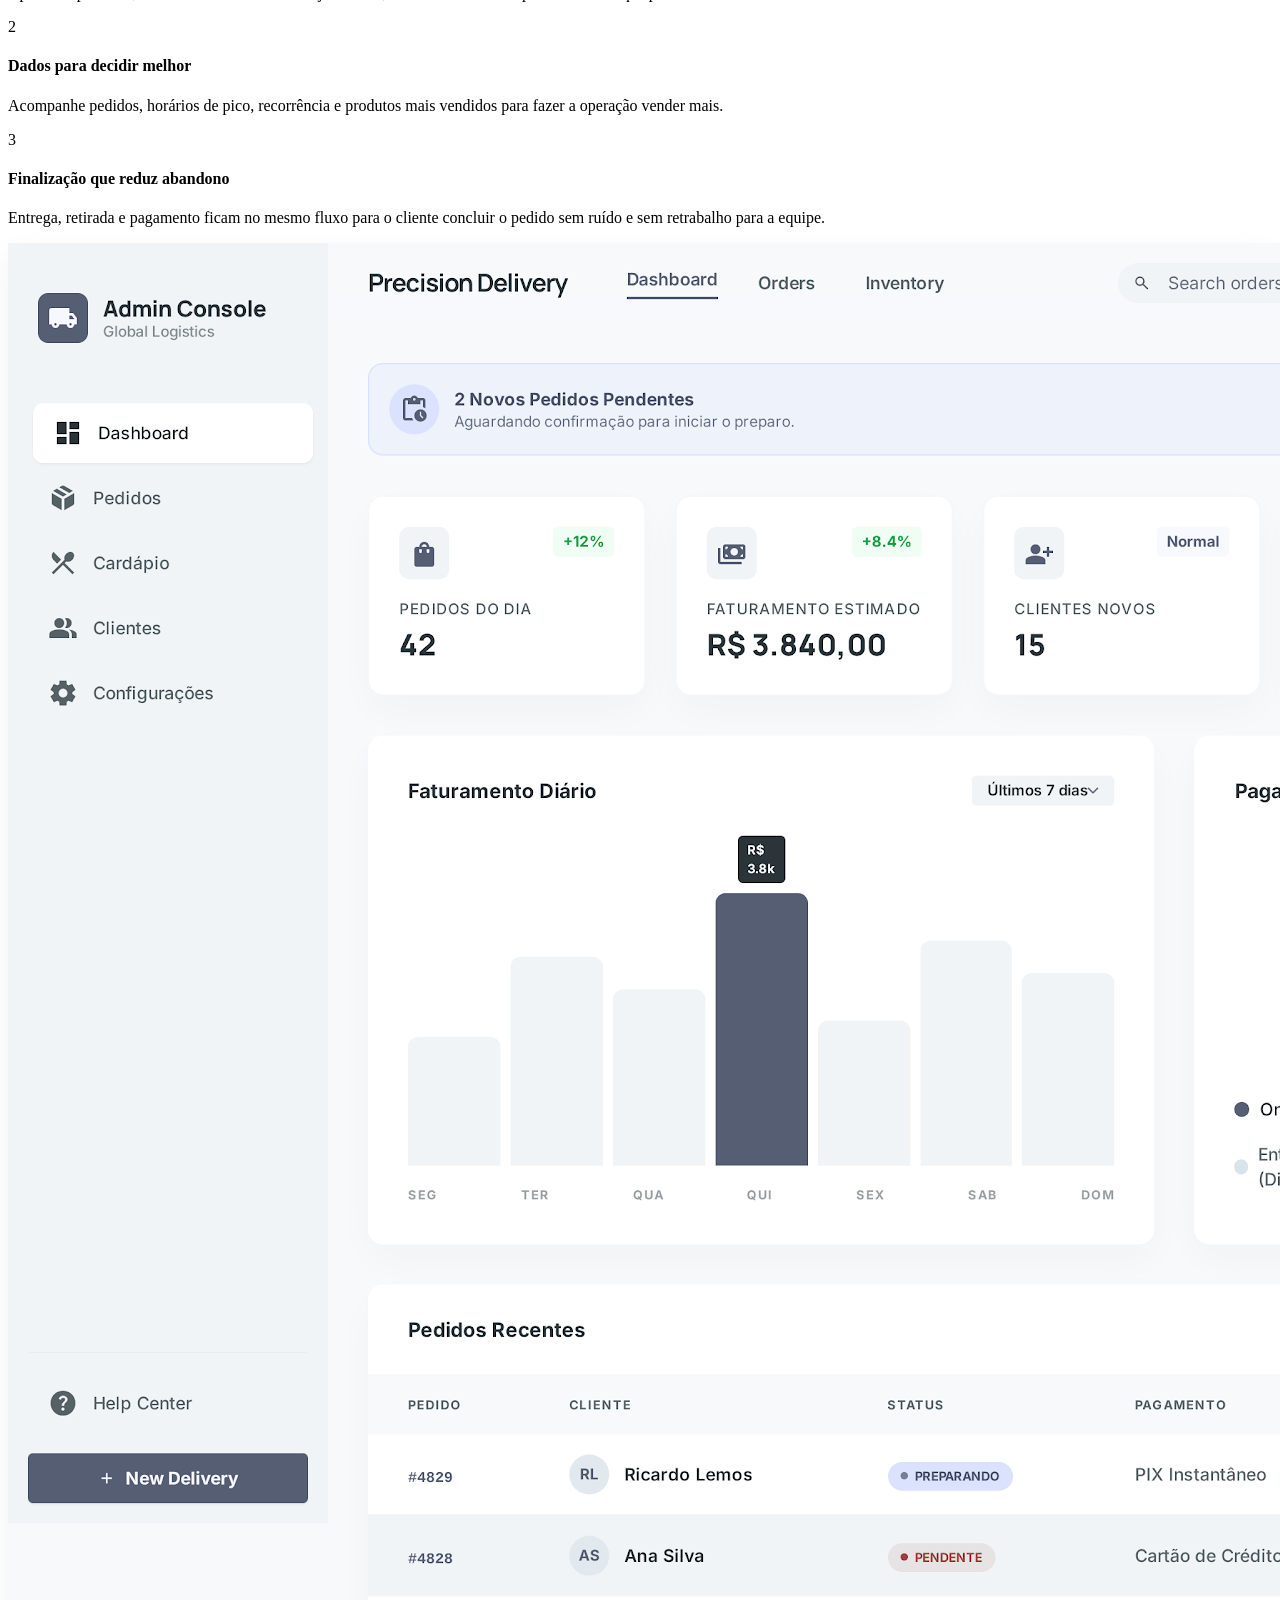
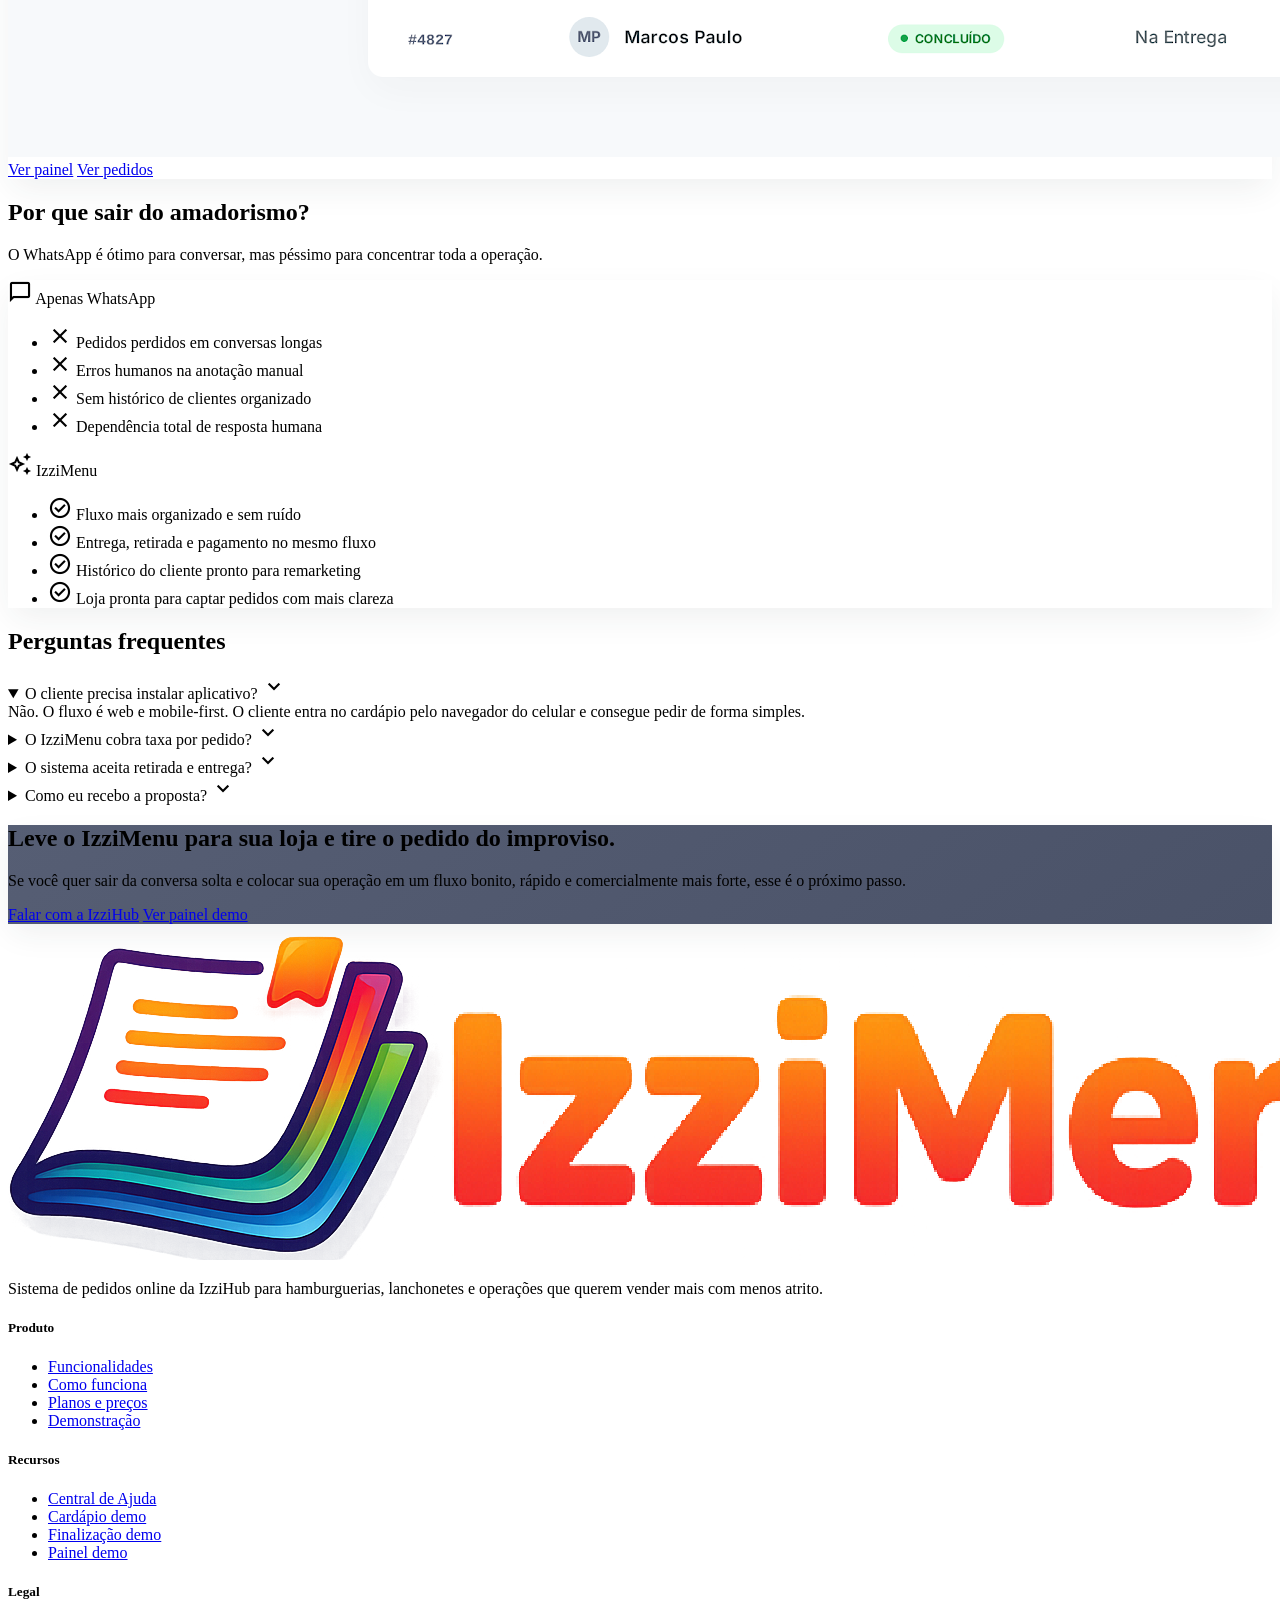
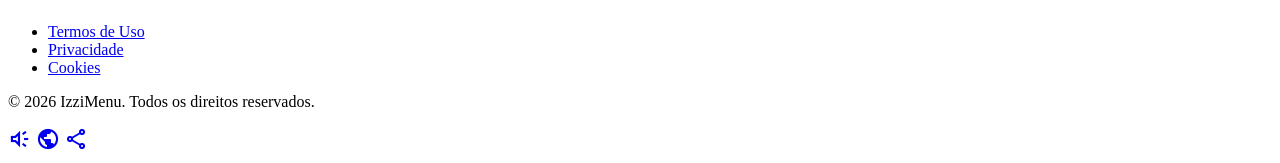
==== commit 185a97bf: "Traduz demo do IzziMenu para PT-BR" ====
--- a/index.html
+++ b/index.html
@@ -4,11 +4,11 @@
 <meta charset="utf-8"/>
 <meta content="width=device-width, initial-scale=1.0" name="viewport"/>
 <title>IzziMenu | Sistema de pedidos online para delivery, retirada e WhatsApp</title>
-<meta content="IzziMenu e o sistema de pedidos online da IzziHub para hamburguerias e lanchonetes venderem mais com cardapio digital, checkout rapido, painel da loja e suporte humano." name="description"/>
+<meta content="IzziMenu é o sistema de pedidos online da IzziHub para hamburguerias e lanchonetes venderem mais com cardápio digital, finalização rápida, painel da loja e suporte humano." name="description"/>
 <meta content="index,follow" name="robots"/>
 <meta content="website" property="og:type"/>
 <meta content="IzziMenu | Sistema de pedidos online para hamburguerias e lanchonetes" property="og:title"/>
-<meta content="Cardapio digital, checkout, painel administrativo e pedidos por WhatsApp em uma operacao simples e profissional." property="og:description"/>
+<meta content="Cardápio digital, finalização do pedido, painel administrativo e pedidos por WhatsApp em uma operação simples e profissional." property="og:description"/>
 <meta content="https://delivery.izzihub.com.br/" property="og:url"/>
 <meta content="https://delivery.izzihub.com.br/assets/cardapio-preview.png" property="og:image"/>
 <meta content="summary_large_image" name="twitter:card"/>
@@ -139,7 +139,7 @@
                         Menos conversa perdida. Mais <span class="text-primary">pedidos fechados</span> no seu delivery.
                     </h1>
 <p class="text-on-surface-variant text-lg md:text-xl max-w-lg mb-10 leading-relaxed">
-                        O IzziMenu organiza cardápio, checkout, entrega e operação da loja em uma experiência simples para o cliente e profissional para a equipe.
+                        O IzziMenu organiza cardápio, finalização do pedido, entrega e operação da loja em uma experiência simples para o cliente e profissional para a equipe.
                     </p>
 <div class="flex flex-col sm:flex-row gap-4">
 <a class="primary-gradient text-on-primary px-8 py-4 rounded-sm font-bold text-lg shadow-lg hover:opacity-90 transition-all flex items-center justify-center gap-2" href="https://izzihub.com.br/whatsapp.php?src=izzimenu-hero&amp;text=Ola%2C%20quero%20conhecer%20o%20IzziMenu%20para%20minha%20lanchonete.">
@@ -222,7 +222,7 @@
 <div class="w-12 h-12 rounded-lg bg-primary-container flex items-center justify-center mb-6">
 <span class="material-symbols-outlined text-primary">order_approve</span>
 </div>
-<h3 class="font-headline text-xl font-bold mb-4">Checkout com entrega e pagamento</h3>
+<h3 class="font-headline text-xl font-bold mb-4">Finalização com entrega e pagamento</h3>
 <p class="text-on-surface-variant leading-relaxed">Endereço, taxa por distância, retirada, pix online, cartão online ou pagamento na entrega em um fluxo mais profissional.</p>
 </div>
 <div class="bg-surface-container-lowest p-10 rounded-xl ambient-shadow flex flex-col items-start">
@@ -258,7 +258,7 @@
 <div class="flex gap-6">
 <div class="flex-shrink-0 w-10 h-10 rounded-full bg-primary text-on-primary flex items-center justify-center font-bold">3</div>
 <div>
-<h4 class="font-bold text-lg mb-2">Checkout que reduz abandono</h4>
+<h4 class="font-bold text-lg mb-2">Finalização que reduz abandono</h4>
 <p class="text-on-surface-variant">Entrega, retirada e pagamento ficam no mesmo fluxo para o cliente concluir o pedido sem ruído e sem retrabalho para a equipe.</p>
 </div>
 </div>
@@ -414,7 +414,7 @@
 <ul class="space-y-4 text-sm text-on-surface-variant">
 <li><a class="hover:text-primary transition-colors" href="#">Central de Ajuda</a></li>
 <li><a class="hover:text-primary transition-colors" href="cardapio.html">Cardápio demo</a></li>
-<li><a class="hover:text-primary transition-colors" href="checkout.html">Checkout demo</a></li>
+<li><a class="hover:text-primary transition-colors" href="checkout.html">Finalização demo</a></li>
 <li><a class="hover:text-primary transition-colors" href="admin/dashboard.html">Painel demo</a></li>
 </ul>
 </div>
